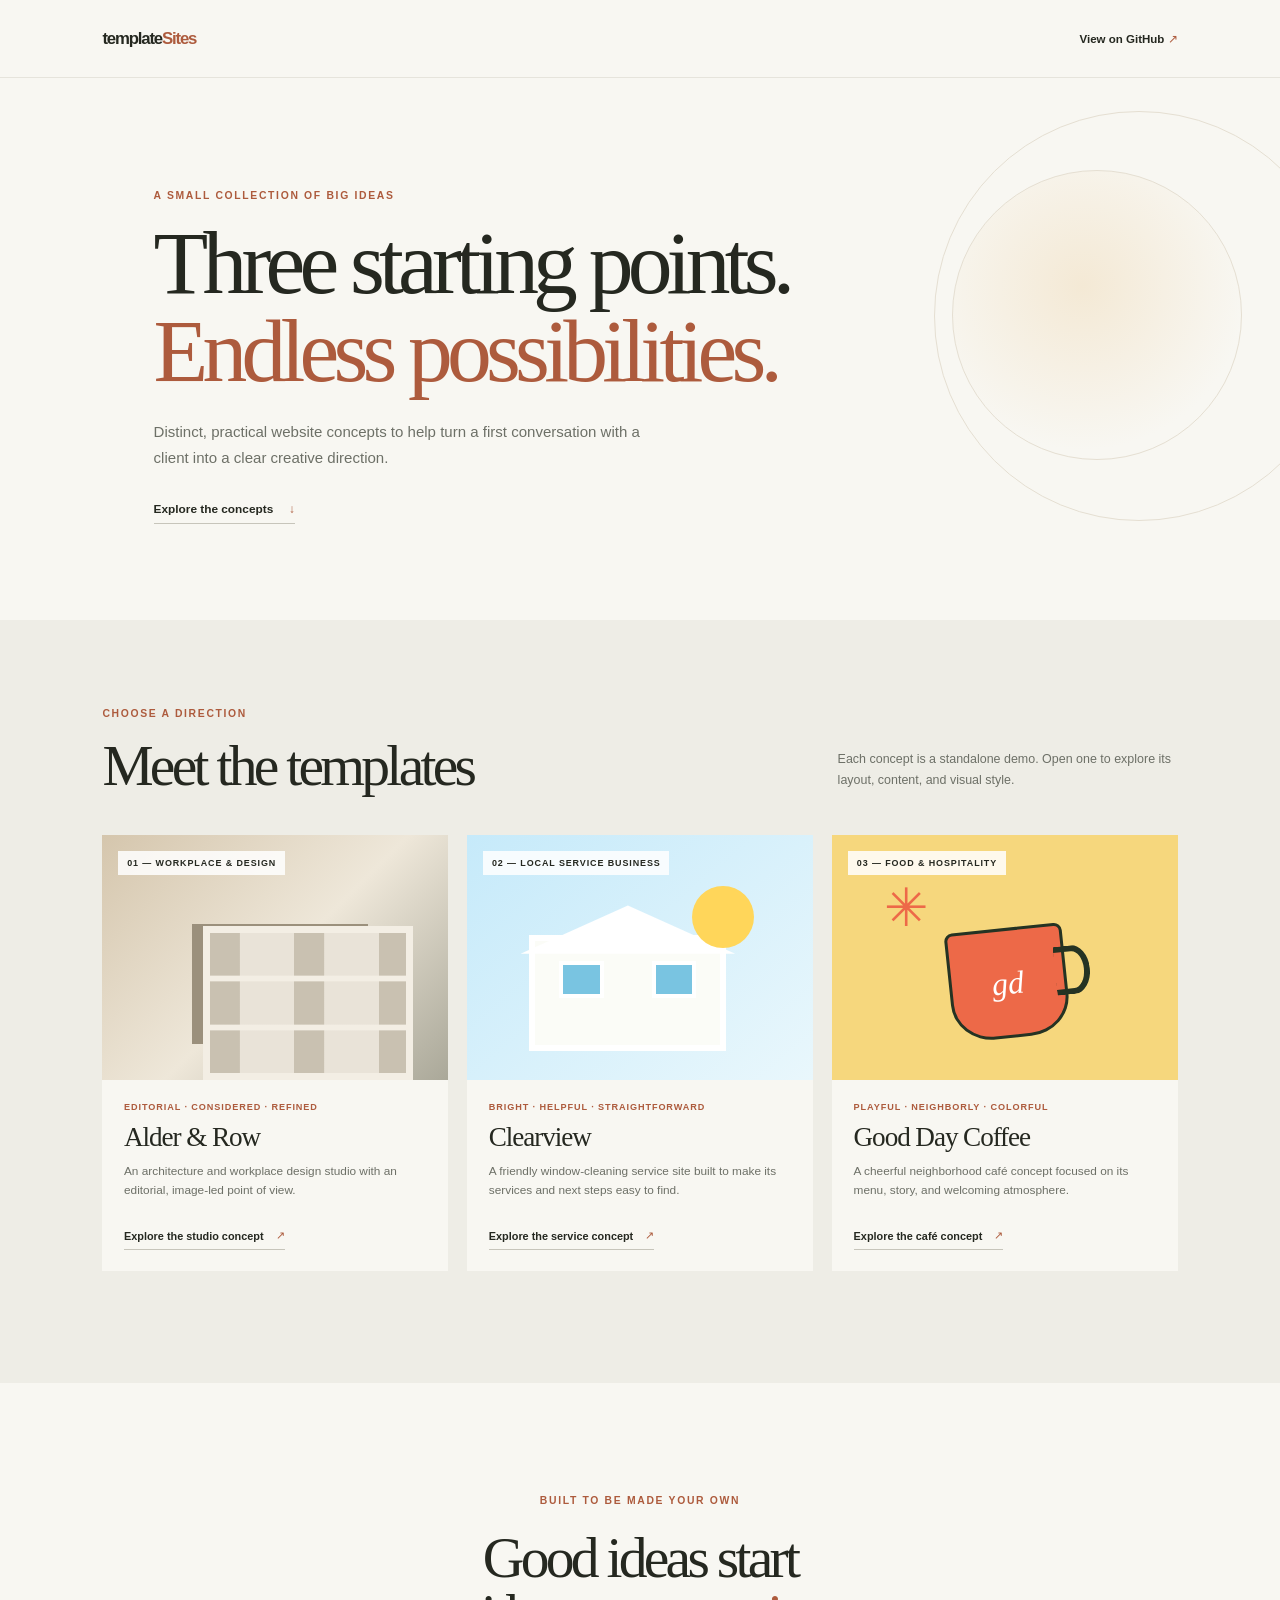
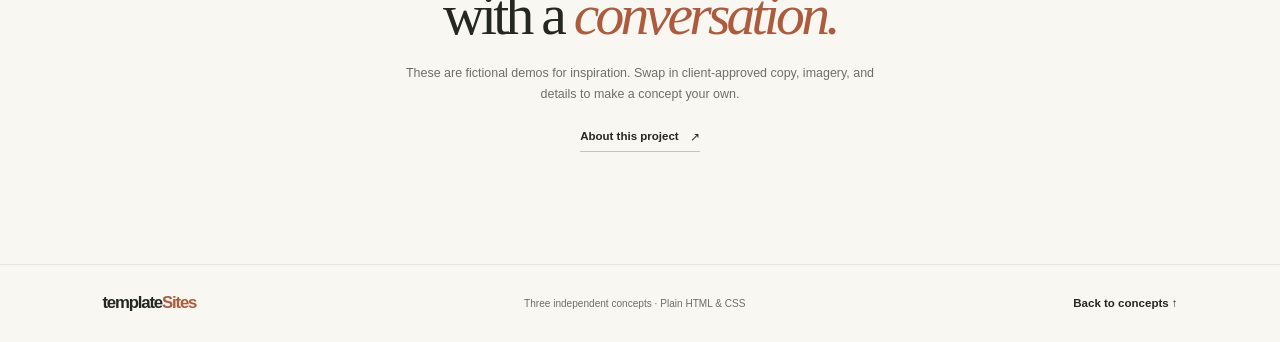
==== index.html @ bf4aefcf "Add homepage and automatic GitHub Pages deployment Co-authored-by: dbak91 <203325823+dbak91@users.no" ====
<!doctype html>
<html lang="en">
  <head>
    <meta charset="utf-8">
    <meta name="viewport" content="width=device-width, initial-scale=1">
    <meta name="description" content="Explore three distinct, client-ready website template concepts.">
    <title>templateSites — Three website concepts</title>
    <link rel="stylesheet" href="styles.css">
  </head>
  <body>
    <header class="site-header">
      <a class="wordmark" href="./" aria-label="templateSites home">template<span>Sites</span></a>
      <a class="header-link" href="https://github.com/dbak91/templateSites">View on GitHub <span aria-hidden="true">↗</span></a>
    </header>

    <main>
      <section class="hero">
        <p class="eyebrow">A small collection of big ideas</p>
        <h1>Three starting points.<br><span>Endless possibilities.</span></h1>
        <p class="intro">Distinct, practical website concepts to help turn a first conversation with a client into a clear creative direction.</p>
        <a class="scroll-link" href="#templates">Explore the concepts <span aria-hidden="true">↓</span></a>
        <div class="hero-orbit orbit-one" aria-hidden="true"></div>
        <div class="hero-orbit orbit-two" aria-hidden="true"></div>
      </section>

      <section class="templates" id="templates" aria-labelledby="templates-heading">
        <div class="section-heading">
          <div><p class="eyebrow">Choose a direction</p><h2 id="templates-heading">Meet the templates</h2></div>
          <p>Each concept is a standalone demo. Open one to explore its layout, content, and visual style.</p>
        </div>

        <div class="template-grid">
          <article class="template-card card-studio">
            <div class="card-art art-studio" role="img" aria-label="Abstract warm-toned architecture and interior illustration"><span class="art-label">01 — WORKPLACE &amp; DESIGN</span><div class="studio-building"></div></div>
            <div class="card-copy"><p class="card-category">Editorial · Considered · Refined</p><h3>Alder &amp; Row</h3><p>An architecture and workplace design studio with an editorial, image-led point of view.</p><a href="templates/01-alder-row/">Explore the studio concept <span aria-hidden="true">↗</span></a></div>
          </article>

          <article class="template-card card-service">
            <div class="card-art art-service" role="img" aria-label="Abstract bright blue house illustration with clear windows"><span class="art-label">02 — LOCAL SERVICE BUSINESS</span><div class="service-house"><span></span><span></span></div><div class="service-sun"></div></div>
            <div class="card-copy"><p class="card-category">Bright · Helpful · Straightforward</p><h3>Clearview</h3><p>A friendly window-cleaning service site built to make its services and next steps easy to find.</p><a href="templates/02-clearview/">Explore the service concept <span aria-hidden="true">↗</span></a></div>
          </article>

          <article class="template-card card-coffee">
            <div class="card-art art-coffee" role="img" aria-label="Abstract colorful illustration of a takeaway coffee cup"><span class="art-label">03 — FOOD &amp; HOSPITALITY</span><div class="coffee-cup"><span>gd</span></div><div class="coffee-sun">✳</div></div>
            <div class="card-copy"><p class="card-category">Playful · Neighborly · Colorful</p><h3>Good Day Coffee</h3><p>A cheerful neighborhood café concept focused on its menu, story, and welcoming atmosphere.</p><a href="templates/03-good-day-coffee/">Explore the café concept <span aria-hidden="true">↗</span></a></div>
          </article>
        </div>
      </section>

      <section class="closing">
        <p class="eyebrow">Built to be made your own</p>
        <h2>Good ideas start<br>with a <em>conversation.</em></h2>
        <p>These are fictional demos for inspiration. Swap in client-approved copy, imagery, and details to make a concept your own.</p>
        <a href="README.md">About this project <span aria-hidden="true">↗</span></a>
      </section>
    </main>

    <footer class="site-footer"><a class="wordmark" href="./">template<span>Sites</span></a><p>Three independent concepts · Plain HTML &amp; CSS</p><a href="#templates">Back to concepts ↑</a></footer>
  </body>
</html>
---- styles.css ----
:root {
  color-scheme: light;
  --ink: #252820;
  --muted: #6d7067;
  --paper: #f8f7f2;
  --orange: #ad5b3d;
  font-family: "Avenir Next", Avenir, "Segoe UI", sans-serif;
  font-synthesis: none;
}

* { box-sizing: border-box; }
html { scroll-behavior: smooth; }
body { margin: 0; color: var(--ink); background: var(--paper); }
a { color: inherit; text-decoration: none; }
.site-header { min-height: 78px; padding: 0 8vw; display: flex; justify-content: space-between; align-items: center; border-bottom: 1px solid #e6e4dc; }
.wordmark { font-size: 1.05rem; font-weight: 900; letter-spacing: -.07em; }
.wordmark span { color: var(--orange); }
.header-link, .site-footer > a:last-child { font-size: .72rem; font-weight: 700; }
.header-link span { color: var(--orange); }
.hero { min-height: 500px; padding: 7rem 12vw 6rem; position: relative; overflow: hidden; }
.hero > *:not(.hero-orbit) { position: relative; z-index: 1; }
.eyebrow { margin: 0 0 1.15rem; color: var(--orange); font-size: .65rem; font-weight: 800; letter-spacing: .16em; text-transform: uppercase; }
h1, h2, h3, p { margin-top: 0; }
h1, h2 { font-family: Georgia, "Times New Roman", serif; font-weight: 400; letter-spacing: -.065em; }
h1 { max-width: 900px; margin-bottom: 1.5rem; font-size: clamp(3.3rem, 7vw, 7rem); line-height: .98; }
h1 span { color: var(--orange); }
.intro { max-width: 520px; margin-bottom: 1.7rem; color: var(--muted); font-size: .94rem; line-height: 1.75; }
.scroll-link { display: inline-flex; gap: 1rem; align-items: center; padding-bottom: .45rem; border-bottom: 1px solid #c7c5bb; font-size: .74rem; font-weight: 700; }
.scroll-link span { color: var(--orange); }
.hero-orbit { position: absolute; z-index: 0; border: 1px solid #e5dfd2; border-radius: 50%; }
.orbit-one { width: 410px; height: 410px; top: 6%; right: -5%; }
.orbit-two { width: 290px; height: 290px; top: 17%; right: 3%; background: radial-gradient(circle at 45% 40%, #f4e9d5, #f8f7f2 70%); }
.templates { padding: 5.5rem 8vw 7rem; background: #eeede6; }
.section-heading { margin-bottom: 2.5rem; display: flex; justify-content: space-between; align-items: end; gap: 2rem; }
.section-heading h2, .closing h2 { margin-bottom: 0; font-size: clamp(2.5rem, 4.5vw, 4.6rem); line-height: 1; }
.section-heading > p { max-width: 340px; margin-bottom: .25rem; color: var(--muted); font-size: .78rem; line-height: 1.7; }
.template-grid { display: grid; grid-template-columns: repeat(3, 1fr); gap: 1.2rem; }
.template-card { overflow: hidden; background: var(--paper); }
.card-art { height: 245px; position: relative; overflow: hidden; }
.art-label { position: absolute; z-index: 2; top: 1rem; left: 1rem; padding: .45rem .55rem; color: var(--ink); background: #ffffffd9; font-size: .56rem; font-weight: 800; letter-spacing: .1em; }
.art-studio { background: linear-gradient(135deg, #d5c6ad, #eee7d9 52%, #aaa899); }
.studio-building { width: 61%; height: 63%; position: absolute; right: 10%; bottom: 0; border: 7px solid #f3eee4; background: repeating-linear-gradient(90deg, #c9c1b1 0 15%, #e9e3d8 15.5% 43%); box-shadow: -28px -19px 0 -17px #9b907c; }
.studio-building::after { content: ""; position: absolute; inset: 0; background: repeating-linear-gradient(0deg, transparent 0 30%, #f3eee4 31% 34%, transparent 35%); }
.art-service { background: linear-gradient(140deg, #c6eafa, #e9f7fc); }
.service-sun { width: 62px; height: 62px; position: absolute; top: 21%; right: 17%; border-radius: 50%; background: #ffd65a; }
.service-house { width: 57%; height: 47%; position: absolute; bottom: 12%; left: 18%; border: 6px solid white; background: #fbfcf7; }
.service-house::before { content: ""; position: absolute; top: -35%; left: -8%; width: 116%; height: 47%; background: white; clip-path: polygon(50% 0, 100% 100%, 0 100%); }
.service-house span { width: 24%; height: 36%; position: absolute; top: 19%; border: 4px solid white; background: #79c4e1; }
.service-house span:first-child { left: 13%; }
.service-house span:last-child { right: 13%; }
.art-coffee { background: #f6d77d; }
.coffee-cup { width: 34%; height: 45%; position: absolute; bottom: 17%; left: 34%; display: grid; place-items: center; border: 3px solid #253323; border-radius: 8px 8px 35% 35%; color: white; background: #ed6948; transform: rotate(-6deg); }
.coffee-cup::before { content: ""; width: 26%; height: 36%; position: absolute; right: -25%; top: 20%; border: 6px solid #253323; border-left: 0; border-radius: 0 50% 50% 0; }
.coffee-cup span { font: italic 2rem Georgia, serif; }
.coffee-sun { position: absolute; top: 17%; left: 15%; color: #ed6948; font-size: 3.3rem; }
.card-copy { padding: 1.35rem; }
.card-category { margin-bottom: .65rem; color: var(--orange); font-size: .57rem; font-weight: 800; letter-spacing: .1em; text-transform: uppercase; }
.card-copy h3 { margin-bottom: .55rem; font-family: Georgia, serif; font-size: 1.7rem; font-weight: 400; letter-spacing: -.04em; }
.card-copy > p:not(.card-category) { min-height: 3rem; margin-bottom: 1rem; color: var(--muted); font-size: .74rem; line-height: 1.65; }
.card-copy a { display: inline-flex; gap: .75rem; align-items: center; padding-bottom: .4rem; border-bottom: 1px solid #c7c5bb; font-size: .68rem; font-weight: 800; }
.card-copy a span { color: var(--orange); }
.closing { padding: 7rem 12vw; text-align: center; }
.closing .eyebrow { margin-bottom: 1.4rem; }
.closing h2 { margin-bottom: 1.2rem; }
.closing h2 em { color: var(--orange); font-weight: 400; }
.closing > p:not(.eyebrow) { max-width: 490px; margin: 0 auto 1.3rem; color: var(--muted); font-size: .78rem; line-height: 1.7; }
.closing > a { display: inline-flex; gap: .7rem; padding-bottom: .4rem; border-bottom: 1px solid #c7c5bb; font-size: .72rem; font-weight: 800; }
.site-footer { min-height: 78px; padding: 1rem 8vw; display: flex; justify-content: space-between; align-items: center; gap: 1.5rem; border-top: 1px solid #e6e4dc; }
.site-footer > p { margin: 0; color: var(--muted); font-size: .63rem; }

@media (max-width: 800px) {
  .hero { padding: 6rem 8vw; }
  .templates { padding: 4rem 6vw; }
  .template-grid { grid-template-columns: 1fr 1fr; }
  .template-card:last-child { grid-column: 1 / -1; }
  .card-art { height: 220px; }
}

@media (max-width: 560px) {
  .site-header { padding: 0 6vw; }
  .hero { min-height: 430px; padding: 5rem 7vw; }
  h1 { font-size: 3.7rem; }
  .orbit-one { right: -80%; }
  .orbit-two { right: -56%; }
  .templates { padding: 4rem 6vw; }
  .section-heading { align-items: start; flex-direction: column; gap: 1rem; }
  .template-grid { grid-template-columns: 1fr; }
  .template-card:last-child { grid-column: auto; }
  .card-art { height: 240px; }
  .closing { padding: 5rem 7vw; }
  .site-footer { align-items: start; flex-direction: column; gap: .8rem; padding: 1.5rem 7vw; }
}
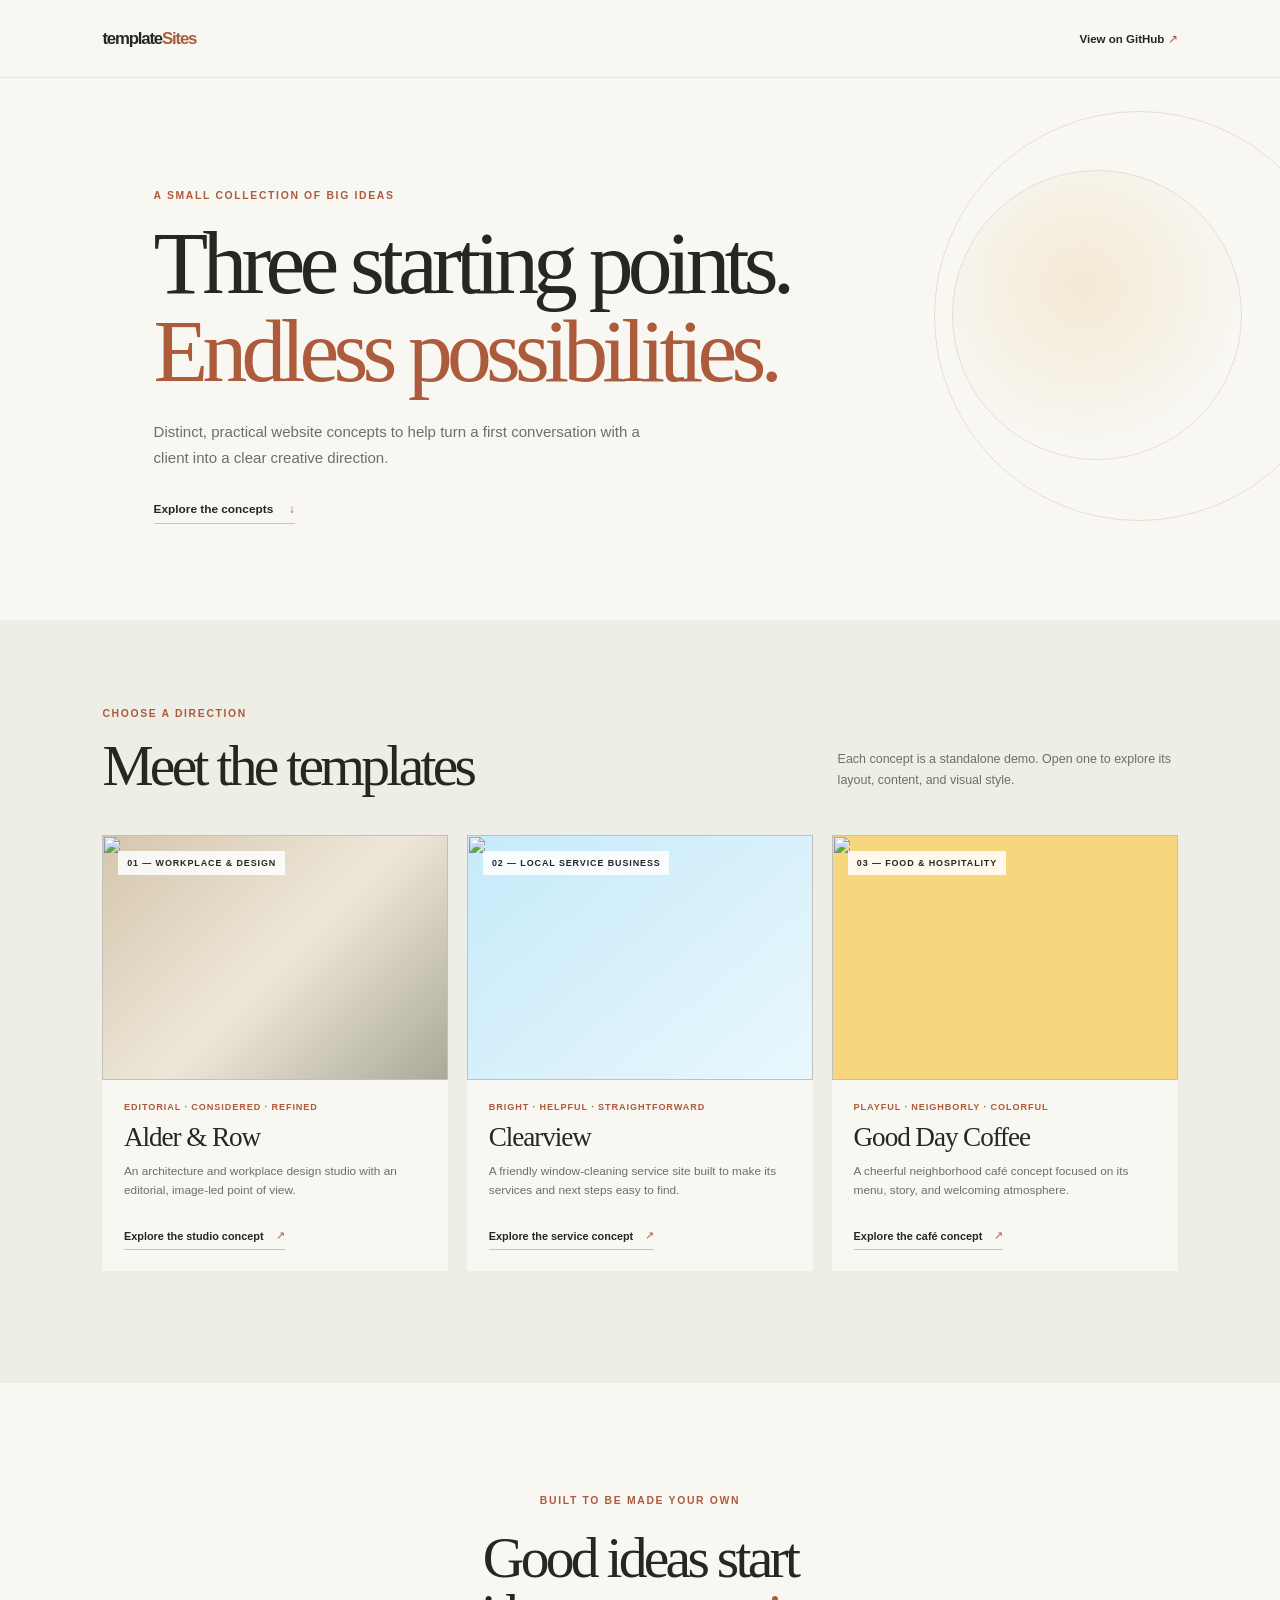
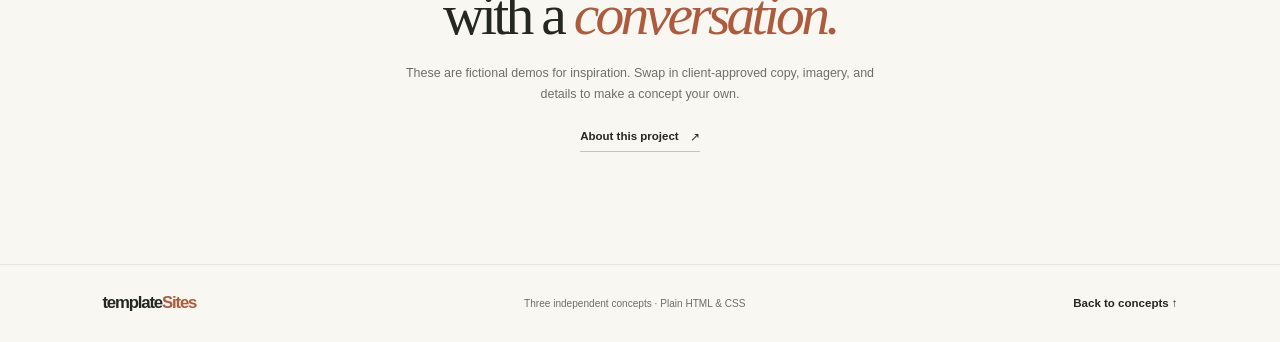
==== commit ab961e95: "Replace placeholders with photos; photo preview cards that are fully clickable Co-authored-by: dbak9" ====
--- a/index.html
+++ b/index.html
@@ -31,18 +31,18 @@
 
         <div class="template-grid">
           <article class="template-card card-studio">
-            <div class="card-art art-studio" role="img" aria-label="Abstract warm-toned architecture and interior illustration"><span class="art-label">01 — WORKPLACE &amp; DESIGN</span><div class="studio-building"></div></div>
-            <div class="card-copy"><p class="card-category">Editorial · Considered · Refined</p><h3>Alder &amp; Row</h3><p>An architecture and workplace design studio with an editorial, image-led point of view.</p><a href="templates/01-alder-row/">Explore the studio concept <span aria-hidden="true">↗</span></a></div>
+            <div class="card-art art-studio" role="img" aria-label="Meeting room in a design studio"><img src="https://commons.wikimedia.org/wiki/Special:FilePath/WMUK_office_-_meeting_room.jpg?width=1200" alt="" loading="lazy"><span class="art-label">01 — WORKPLACE &amp; DESIGN</span></div>
+            <div class="card-copy"><p class="card-category">Editorial · Considered · Refined</p><h3>Alder &amp; Row</h3><p>An architecture and workplace design studio with an editorial, image-led point of view.</p><a class="card-link" href="templates/01-alder-row/">Explore the studio concept <span aria-hidden="true">↗</span></a></div>
           </article>
 
           <article class="template-card card-service">
-            <div class="card-art art-service" role="img" aria-label="Abstract bright blue house illustration with clear windows"><span class="art-label">02 — LOCAL SERVICE BUSINESS</span><div class="service-house"><span></span><span></span></div><div class="service-sun"></div></div>
-            <div class="card-copy"><p class="card-category">Bright · Helpful · Straightforward</p><h3>Clearview</h3><p>A friendly window-cleaning service site built to make its services and next steps easy to find.</p><a href="templates/02-clearview/">Explore the service concept <span aria-hidden="true">↗</span></a></div>
+            <div class="card-art art-service" role="img" aria-label="Window cleaner at work"><img src="https://commons.wikimedia.org/wiki/Special:FilePath/WindowCleaner.jpg?width=1200" alt="" loading="lazy"><span class="art-label">02 — LOCAL SERVICE BUSINESS</span></div>
+            <div class="card-copy"><p class="card-category">Bright · Helpful · Straightforward</p><h3>Clearview</h3><p>A friendly window-cleaning service site built to make its services and next steps easy to find.</p><a class="card-link" href="templates/02-clearview/">Explore the service concept <span aria-hidden="true">↗</span></a></div>
           </article>
 
           <article class="template-card card-coffee">
-            <div class="card-art art-coffee" role="img" aria-label="Abstract colorful illustration of a takeaway coffee cup"><span class="art-label">03 — FOOD &amp; HOSPITALITY</span><div class="coffee-cup"><span>gd</span></div><div class="coffee-sun">✳</div></div>
-            <div class="card-copy"><p class="card-category">Playful · Neighborly · Colorful</p><h3>Good Day Coffee</h3><p>A cheerful neighborhood café concept focused on its menu, story, and welcoming atmosphere.</p><a href="templates/03-good-day-coffee/">Explore the café concept <span aria-hidden="true">↗</span></a></div>
+            <div class="card-art art-coffee" role="img" aria-label="Coffee being prepared"><img src="https://images.unsplash.com/photo-1495474472287-4d71bcdd2085?auto=format&amp;fit=crop&amp;w=1200&amp;q=85" alt="" loading="lazy"><span class="art-label">03 — FOOD &amp; HOSPITALITY</span></div>
+            <div class="card-copy"><p class="card-category">Playful · Neighborly · Colorful</p><h3>Good Day Coffee</h3><p>A cheerful neighborhood café concept focused on its menu, story, and welcoming atmosphere.</p><a class="card-link" href="templates/03-good-day-coffee/">Explore the café concept <span aria-hidden="true">↗</span></a></div>
           </article>
         </div>
       </section>
--- a/styles.css
+++ b/styles.css
@@ -90,3 +90,10 @@
   .closing { padding: 5rem 7vw; }
   .site-footer { align-items: start; flex-direction: column; gap: .8rem; padding: 1.5rem 7vw; }
 }
+
+.template-card { position: relative; }
+.card-art { overflow: hidden; position: relative; }
+.card-art img { width: 100%; height: 100%; position: absolute; inset: 0; object-fit: cover; }
+.card-link::after { content: ""; position: absolute; inset: 0; z-index: 2; }
+.template-card:hover, .card-link:focus-visible { cursor: pointer; }
+.template-card:focus-within { outline: 3px solid currentColor; outline-offset: 3px; }
